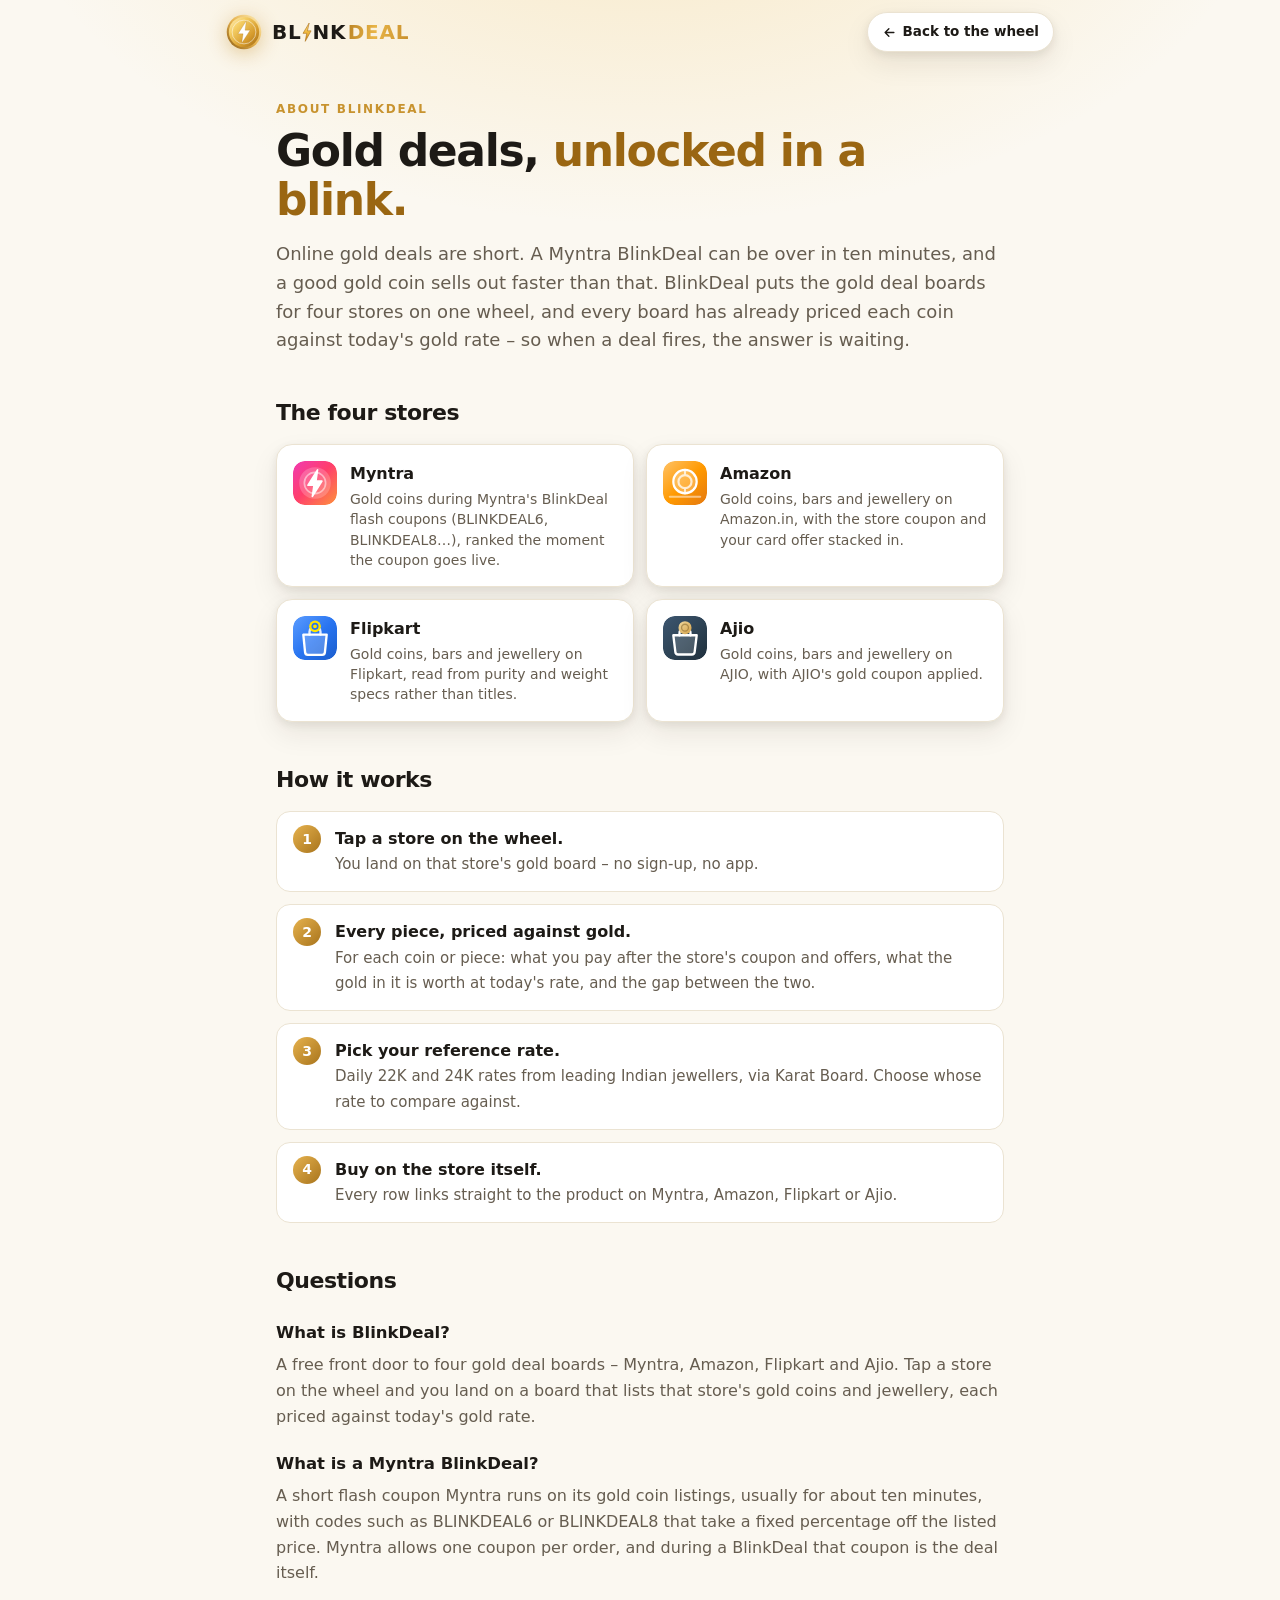
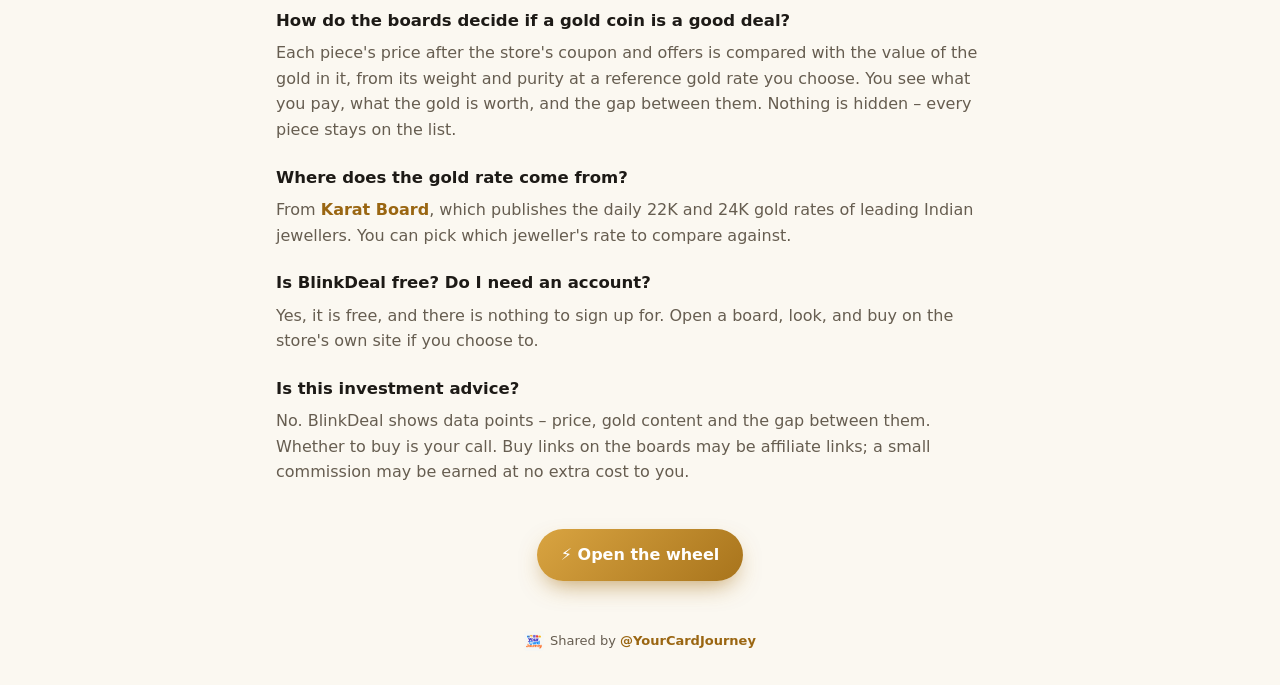
==== about/index.html @ e1d33445 "Add About page, search markup, sitemap and Analytics hook Co-Authored-By: Claude Opus 5.5 <noreply@a" ====
<!doctype html>
<html lang="en">
<head>
<meta charset="utf-8">
<meta name="viewport" content="width=device-width, initial-scale=1, viewport-fit=cover">
<title>About BlinkDeal – gold coin deals on Myntra, Amazon, Flipkart &amp; Ajio</title>
<meta name="description" content="BlinkDeal puts the gold coin and jewellery deals of Myntra, Amazon, Flipkart and Ajio on one wheel. Each board prices every piece against today's gold rate, so you can see which ones cost less than the gold in them.">
<link rel="canonical" href="https://blinkdeal.live/about/">
<meta name="theme-color" content="#fbf8f1" media="(prefers-color-scheme: light)">
<meta name="theme-color" content="#0e0c09" media="(prefers-color-scheme: dark)">
<meta property="og:type" content="website">
<meta property="og:site_name" content="BlinkDeal">
<meta property="og:locale" content="en_IN">
<meta property="og:url" content="https://blinkdeal.live/about/">
<meta property="og:title" content="About BlinkDeal ⚡ gold deals, unlocked in a blink">
<meta property="og:description" content="How BlinkDeal works – Myntra, Amazon, Flipkart and Ajio gold coin deals, priced against today's gold rate.">
<meta property="og:image" content="https://blinkdeal.live/og-image.jpg">
<meta property="og:image:width" content="1200">
<meta property="og:image:height" content="630">
<meta name="twitter:card" content="summary_large_image">
<meta name="twitter:image" content="https://blinkdeal.live/og-image.jpg">
<link rel="icon" href="../favicon.svg" type="image/svg+xml">
<link rel="apple-touch-icon" href="../apple-touch-icon.png">
<link rel="preconnect" href="https://rsms.me/">
<link rel="stylesheet" href="https://rsms.me/inter/inter.css">

<script type="application/ld+json">
{
  "@context": "https://schema.org",
  "@graph": [
    {
      "@type": "FAQPage",
      "@id": "https://blinkdeal.live/about/#faq",
      "url": "https://blinkdeal.live/about/",
      "mainEntity": [
        { "@type": "Question", "name": "What is BlinkDeal?",
          "acceptedAnswer": { "@type": "Answer", "text": "BlinkDeal is a free front door to four gold deal boards – Myntra, Amazon, Flipkart and Ajio. Tap a store on the wheel and you land on a board that lists that store's gold coins and jewellery, each priced against today's gold rate." } },
        { "@type": "Question", "name": "What is a Myntra BlinkDeal?",
          "acceptedAnswer": { "@type": "Answer", "text": "A short flash coupon Myntra runs on its gold coin listings, usually for about ten minutes, with codes such as BLINKDEAL6 or BLINKDEAL8 that take a fixed percentage off the listed price. Myntra allows one coupon per order, and during a BlinkDeal that coupon is the deal itself." } },
        { "@type": "Question", "name": "How do the boards decide if a gold coin is a good deal?",
          "acceptedAnswer": { "@type": "Answer", "text": "Each piece's price after the store's coupon and offers is compared with the value of the gold in it, from its weight and purity at a reference gold rate you choose. You see what you pay, what the gold is worth, and the gap between them. Nothing is hidden – every piece stays on the list." } },
        { "@type": "Question", "name": "Where does the gold rate come from?",
          "acceptedAnswer": { "@type": "Answer", "text": "From Karat Board, which publishes the daily 22K and 24K gold rates of leading Indian jewellers. You can pick which jeweller's rate to compare against." } },
        { "@type": "Question", "name": "Is BlinkDeal free? Do I need an account?",
          "acceptedAnswer": { "@type": "Answer", "text": "Yes, it is free, and there is nothing to sign up for. Open a board, look, and buy on the store's own site if you choose to." } },
        { "@type": "Question", "name": "Is this investment advice?",
          "acceptedAnswer": { "@type": "Answer", "text": "No. BlinkDeal shows data points – price, gold content and the gap between them. Whether to buy is your call. Buy links on the boards may be affiliate links; a small commission may be earned at no extra cost to you." } }
      ]
    },
    {
      "@type": "BreadcrumbList",
      "itemListElement": [
        { "@type": "ListItem", "position": 1, "name": "BlinkDeal", "item": "https://blinkdeal.live/" },
        { "@type": "ListItem", "position": 2, "name": "About", "item": "https://blinkdeal.live/about/" }
      ]
    }
  ]
}
</script>
<script>
  (function () {
    var m = matchMedia("(prefers-color-scheme: dark)"), d = document.documentElement;
    function set() { d.setAttribute("data-theme", m.matches ? "dark" : "light"); }
    set();
    if (m.addEventListener) m.addEventListener("change", set);
  })();
</script>
<style>
  :root {
    --bg: #fbf8f1; --card: #ffffff; --ink: #1d1a16; --muted: #665d50; --line: #ebe3d2;
    --gold: #9a6612; --gold-soft: #c8932f; --glow: rgba(240,196,98,.3);
    --shadow: 0 3px 8px rgba(40,30,10,.08), 0 12px 28px rgba(40,30,10,.08);
  }
  html[data-theme="dark"] {
    --bg: #0e0c09; --card: #1a1712; --ink: #f4eee3; --muted: #aca290; --line: #312b21;
    --gold: #e8b95a; --gold-soft: #c8932f; --glow: rgba(232,185,90,.14);
    --shadow: 0 4px 16px rgba(0,0,0,.5);
    color-scheme: dark;
  }
  * { box-sizing: border-box; }
  html, body { margin: 0; }
  body {
    font-family: Inter, "Segoe UI", Roboto, system-ui, sans-serif;
    font-feature-settings: "cv11", "ss01";
    color: var(--ink); line-height: 1.6; -webkit-font-smoothing: antialiased;
    background: radial-gradient(900px 520px at 50% -140px, var(--glow), transparent 70%) no-repeat, var(--bg);
  }
  a { color: var(--gold); font-weight: 650; text-decoration: none; }
  a:hover { text-decoration: underline; }

  .topbar { max-width: 860px; margin: 0 auto; height: 64px; padding: 0 16px;
            display: flex; align-items: center; justify-content: space-between; }
  .brand { display: inline-flex; align-items: center; gap: 10px; color: var(--ink); text-decoration: none !important; }
  .brand svg.coin { width: 36px; height: 36px; filter: drop-shadow(0 4px 10px rgba(200,147,47,.45)); }
  .wm { display: inline-flex; align-items: center; font-size: 20px; font-weight: 900; letter-spacing: .035em; }
  .wm .bolt { width: .5em; height: 1.02em; margin: 0 .03em; }
  .wm .deal { margin-left: .08em; background: linear-gradient(100deg, #b98224, #e9b547 45%, #c68d2a);
              -webkit-background-clip: text; background-clip: text; color: transparent; }
  .home { display: inline-flex; align-items: center; gap: 6px; padding: 8px 14px; border-radius: 999px;
          font-size: 13.5px; font-weight: 700; color: var(--ink); background: var(--card);
          border: 1px solid var(--line); box-shadow: var(--shadow); text-decoration: none !important; }
  .home svg { width: 15px; height: 15px; }

  main { max-width: 760px; margin: 0 auto; padding: 18px 16px 40px; }
  .eyebrow { font-size: 12px; font-weight: 800; letter-spacing: .14em; text-transform: uppercase; color: var(--gold-soft); margin: 18px 0 8px; }
  h1 { font-size: clamp(30px, 6vw, 44px); line-height: 1.1; letter-spacing: -.03em; margin: 0 0 16px; font-weight: 850; }
  h1 em { font-style: normal; color: var(--gold); }
  .lede { font-size: 18px; color: var(--muted); margin: 0 0 30px; }
  h2 { font-size: 22px; letter-spacing: -.02em; margin: 40px 0 14px; }

  .stores { display: grid; grid-template-columns: repeat(2, minmax(0, 1fr)); gap: 12px; }
  .store { display: flex; gap: 13px; align-items: flex-start; padding: 16px; border-radius: 16px;
           background: var(--card); border: 1px solid var(--line); box-shadow: var(--shadow);
           color: var(--ink); text-decoration: none !important; transition: transform .2s; }
  .store:hover { transform: translateY(-2px); }
  .store img { width: 44px; height: 44px; border-radius: 12px; flex: none; }
  .store b { display: block; font-size: 16px; }
  .store span { display: block; font-size: 14px; color: var(--muted); font-weight: 500; line-height: 1.45; margin-top: 2px; }

  ol.steps { counter-reset: s; list-style: none; padding: 0; margin: 0; display: grid; gap: 12px; }
  ol.steps li { counter-increment: s; position: relative; padding: 14px 16px 14px 58px; border-radius: 14px;
                background: var(--card); border: 1px solid var(--line); }
  ol.steps li::before { content: counter(s); position: absolute; left: 16px; top: 13px;
                        width: 28px; height: 28px; border-radius: 50%; display: grid; place-items: center;
                        font-weight: 800; font-size: 14px; color: #fff;
                        background: linear-gradient(135deg, #e6b24e, #a8741c); }
  ol.steps b { display: block; }
  ol.steps span { color: var(--muted); font-size: 15px; }

  dl { margin: 0; }
  dt { font-weight: 750; font-size: 16.5px; margin-top: 22px; }
  dd { margin: 6px 0 0; color: var(--muted); }

  .cta { margin: 44px 0 0; text-align: center; }
  .cta a { display: inline-flex; align-items: center; gap: 8px; padding: 13px 24px; border-radius: 999px;
           font-size: 16px; font-weight: 800; color: #fff; text-decoration: none;
           background: linear-gradient(135deg, #d9a441, #a8741c); box-shadow: 0 10px 24px -8px rgba(168,116,28,.7); }
  footer { text-align: center; padding: 10px 16px 34px; font-size: 13px; color: var(--muted); }
  footer img { height: 20px; vertical-align: middle; border-radius: 4px; margin-right: 6px; }
  @media (max-width: 560px) { .stores { grid-template-columns: 1fr; } }
</style>
</head>
<body>

<svg width="0" height="0" style="position:absolute" aria-hidden="true">
  <defs>
    <linearGradient id="cf" x1="0" y1="0" x2="1" y2="1"><stop offset="0" stop-color="#fff2c4"/><stop offset=".3" stop-color="#f4cd63"/><stop offset=".68" stop-color="#d59a2c"/><stop offset="1" stop-color="#9c6715"/></linearGradient>
    <linearGradient id="cr" x1="0" y1="1" x2="1" y2="0"><stop offset="0" stop-color="#8a5a12"/><stop offset=".5" stop-color="#e6b24e"/><stop offset="1" stop-color="#fff0bd"/></linearGradient>
    <linearGradient id="bg" x1="0" y1="0" x2="0" y2="1"><stop offset="0" stop-color="#ffe7a0"/><stop offset=".5" stop-color="#f0b93e"/><stop offset="1" stop-color="#c47f16"/></linearGradient>
  </defs>
</svg>

<header class="topbar">
  <a class="brand" href="../" aria-label="BlinkDeal home">
    <svg class="coin" viewBox="0 0 100 100" aria-hidden="true">
      <circle cx="50" cy="50" r="48" fill="url(#cr)"/><circle cx="50" cy="50" r="42" fill="url(#cf)"/>
      <circle cx="50" cy="50" r="33" fill="none" stroke="#fff" stroke-opacity=".65" stroke-width="2.2"/>
      <path d="M56.5 19 33.5 55h14l-4 26L67 45H53l3.5-26z" fill="#fff" stroke="#a36c16" stroke-opacity=".4" stroke-width="1.6" stroke-linejoin="round"/>
    </svg>
    <span class="wm" aria-hidden="true">BL<svg class="bolt" viewBox="0 0 12 24"><path d="M8.6 1 1.2 13.4h4.4L3.9 23l7-12.6H6.5L8.6 1z" fill="url(#bg)" stroke="#a86a10" stroke-width=".7" stroke-linejoin="round"/></svg>NK<span class="deal">DEAL</span></span>
  </a>
  <a class="home" href="../">
    <svg viewBox="0 0 24 24" fill="none" stroke="currentColor" stroke-width="2.2" stroke-linecap="round" stroke-linejoin="round"><path d="M19 12H5M11 18l-6-6 6-6"/></svg>
    Back to the wheel
  </a>
</header>

<main>
  <p class="eyebrow">About BlinkDeal</p>
  <h1>Gold deals, <em>unlocked in a blink.</em></h1>
  <p class="lede">Online gold deals are short. A Myntra BlinkDeal can be over in ten minutes, and a
    good gold coin sells out faster than that. BlinkDeal puts the gold deal boards for four stores on
    one wheel, and every board has already priced each coin against today's gold rate – so when a deal
    fires, the answer is waiting.</p>

  <h2>The four stores</h2>
  <div class="stores">
    <a class="store" href="https://blinkdeal.yourcardjourney.store">
      <img src="../marks/myntra.svg" alt="">
      <div><b>Myntra</b><span>Gold coins during Myntra's BlinkDeal flash coupons (BLINKDEAL6, BLINKDEAL8…), ranked the moment the coupon goes live.</span></div>
    </a>
    <a class="store" href="https://amazongold.yourcardjourney.store">
      <img src="../marks/amazon.svg" alt="">
      <div><b>Amazon</b><span>Gold coins, bars and jewellery on Amazon.in, with the store coupon and your card offer stacked in.</span></div>
    </a>
    <a class="store" href="https://flipkartgold.yourcardjourney.store">
      <img src="../marks/flipkart.svg" alt="">
      <div><b>Flipkart</b><span>Gold coins, bars and jewellery on Flipkart, read from purity and weight specs rather than titles.</span></div>
    </a>
    <a class="store" href="https://ajiogold.yourcardjourney.store">
      <img src="../marks/ajio.svg" alt="">
      <div><b>Ajio</b><span>Gold coins, bars and jewellery on AJIO, with AJIO's gold coupon applied.</span></div>
    </a>
  </div>

  <h2>How it works</h2>
  <ol class="steps">
    <li><b>Tap a store on the wheel.</b><span>You land on that store's gold board – no sign-up, no app.</span></li>
    <li><b>Every piece, priced against gold.</b><span>For each coin or piece: what you pay after the store's coupon and offers, what the gold in it is worth at today's rate, and the gap between the two.</span></li>
    <li><b>Pick your reference rate.</b><span>Daily 22K and 24K rates from leading Indian jewellers, via Karat Board. Choose whose rate to compare against.</span></li>
    <li><b>Buy on the store itself.</b><span>Every row links straight to the product on Myntra, Amazon, Flipkart or Ajio.</span></li>
  </ol>

  <h2>Questions</h2>
  <dl>
    <dt>What is BlinkDeal?</dt>
    <dd>A free front door to four gold deal boards – Myntra, Amazon, Flipkart and Ajio. Tap a store on
      the wheel and you land on a board that lists that store's gold coins and jewellery, each priced
      against today's gold rate.</dd>

    <dt>What is a Myntra BlinkDeal?</dt>
    <dd>A short flash coupon Myntra runs on its gold coin listings, usually for about ten minutes, with
      codes such as BLINKDEAL6 or BLINKDEAL8 that take a fixed percentage off the listed price. Myntra
      allows one coupon per order, and during a BlinkDeal that coupon is the deal itself.</dd>

    <dt>How do the boards decide if a gold coin is a good deal?</dt>
    <dd>Each piece's price after the store's coupon and offers is compared with the value of the gold in
      it, from its weight and purity at a reference gold rate you choose. You see what you pay, what the
      gold is worth, and the gap between them. Nothing is hidden – every piece stays on the list.</dd>

    <dt>Where does the gold rate come from?</dt>
    <dd>From <a href="https://karatboard.yourcardjourney.store">Karat Board</a>, which publishes the
      daily 22K and 24K gold rates of leading Indian jewellers. You can pick which jeweller's rate to
      compare against.</dd>

    <dt>Is BlinkDeal free? Do I need an account?</dt>
    <dd>Yes, it is free, and there is nothing to sign up for. Open a board, look, and buy on the store's
      own site if you choose to.</dd>

    <dt>Is this investment advice?</dt>
    <dd>No. BlinkDeal shows data points – price, gold content and the gap between them. Whether to buy
      is your call. Buy links on the boards may be affiliate links; a small commission may be earned at
      no extra cost to you.</dd>
  </dl>

  <p class="cta"><a href="../">⚡ Open the wheel</a></p>
</main>

<footer>
  <img src="../yourcardjourney.png" alt="">Shared by <a href="https://yourcardjourney.store">@YourCardJourney</a>
</footer>

<script src="../analytics.js"></script>
</body>
</html>
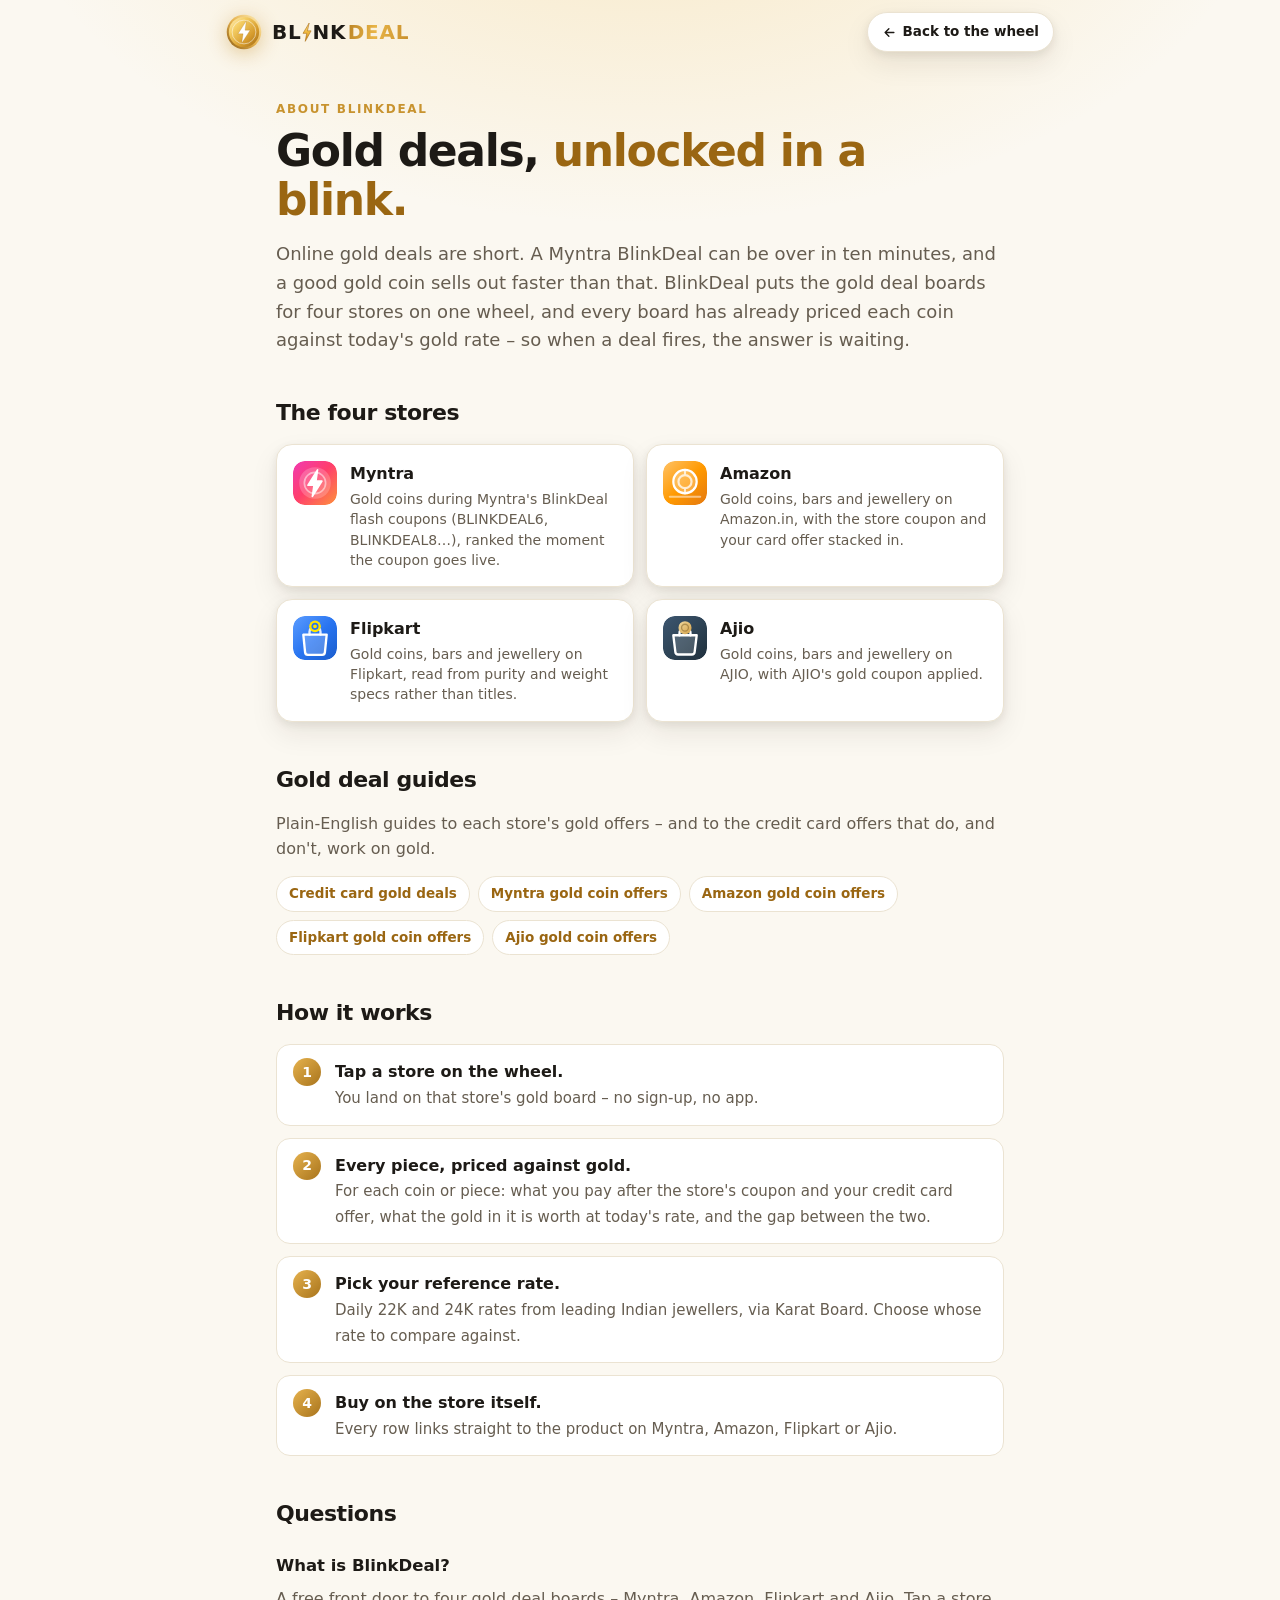
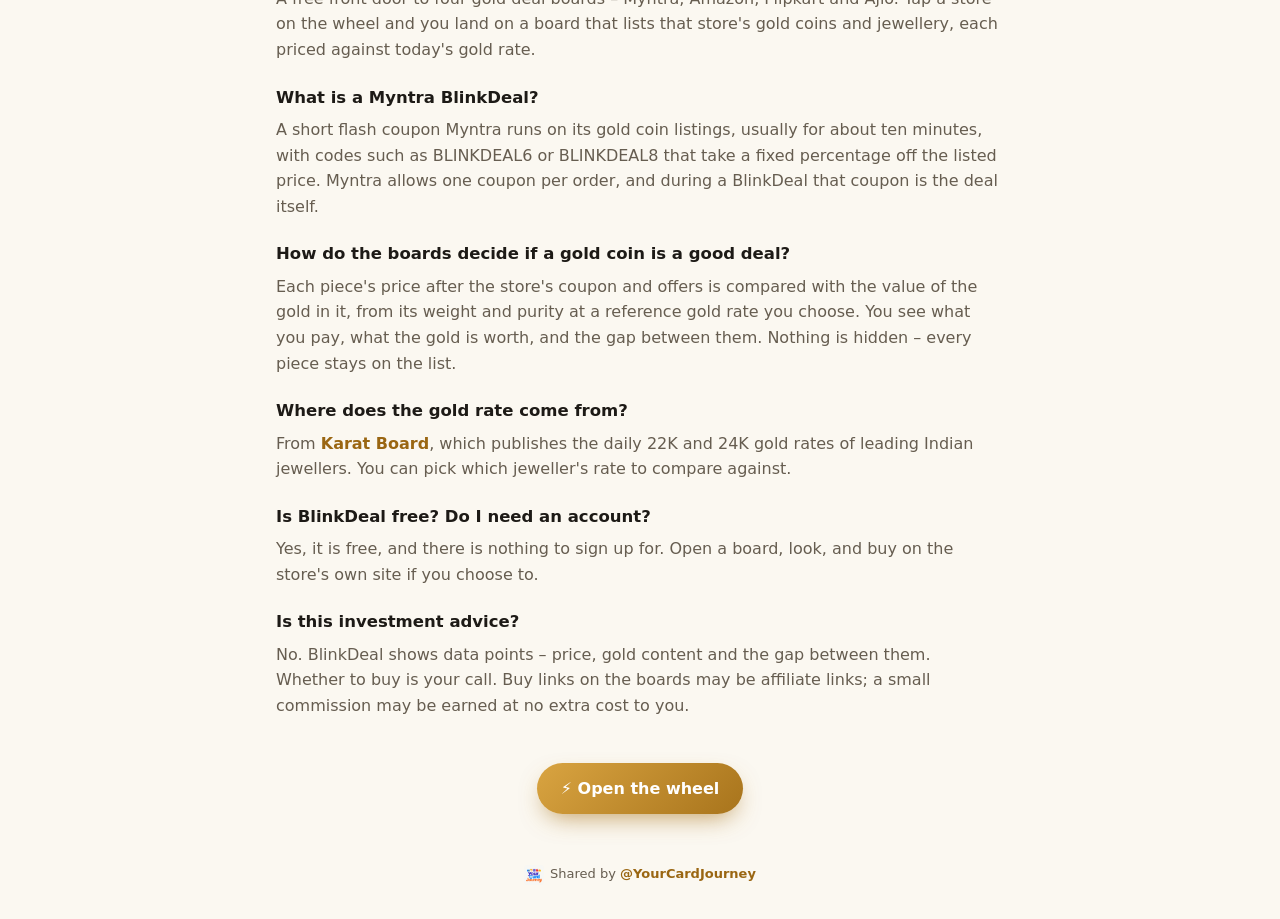
==== commit 83197c6d: "Add store and credit card gold deal guides for search Co-Authored-By: Claude Opus 5.5 <noreply@anthr" ====
--- a/about/index.html
+++ b/about/index.html
@@ -4,7 +4,7 @@
 <meta charset="utf-8">
 <meta name="viewport" content="width=device-width, initial-scale=1, viewport-fit=cover">
 <title>About BlinkDeal – gold coin deals on Myntra, Amazon, Flipkart &amp; Ajio</title>
-<meta name="description" content="BlinkDeal puts the gold coin and jewellery deals of Myntra, Amazon, Flipkart and Ajio on one wheel. Each board prices every piece against today's gold rate, so you can see which ones cost less than the gold in them.">
+<meta name="description" content="BlinkDeal puts the gold coin and jewellery deals of Myntra, Amazon, Flipkart and Ajio – with their coupons and credit card offers – on one wheel. Each board prices every piece against today's gold rate, so you can see which ones cost less than the gold in them.">
 <link rel="canonical" href="https://blinkdeal.live/about/">
 <meta name="theme-color" content="#fbf8f1" media="(prefers-color-scheme: light)">
 <meta name="theme-color" content="#0e0c09" media="(prefers-color-scheme: dark)">
@@ -65,80 +65,7 @@
     if (m.addEventListener) m.addEventListener("change", set);
   })();
 </script>
-<style>
-  :root {
-    --bg: #fbf8f1; --card: #ffffff; --ink: #1d1a16; --muted: #665d50; --line: #ebe3d2;
-    --gold: #9a6612; --gold-soft: #c8932f; --glow: rgba(240,196,98,.3);
-    --shadow: 0 3px 8px rgba(40,30,10,.08), 0 12px 28px rgba(40,30,10,.08);
-  }
-  html[data-theme="dark"] {
-    --bg: #0e0c09; --card: #1a1712; --ink: #f4eee3; --muted: #aca290; --line: #312b21;
-    --gold: #e8b95a; --gold-soft: #c8932f; --glow: rgba(232,185,90,.14);
-    --shadow: 0 4px 16px rgba(0,0,0,.5);
-    color-scheme: dark;
-  }
-  * { box-sizing: border-box; }
-  html, body { margin: 0; }
-  body {
-    font-family: Inter, "Segoe UI", Roboto, system-ui, sans-serif;
-    font-feature-settings: "cv11", "ss01";
-    color: var(--ink); line-height: 1.6; -webkit-font-smoothing: antialiased;
-    background: radial-gradient(900px 520px at 50% -140px, var(--glow), transparent 70%) no-repeat, var(--bg);
-  }
-  a { color: var(--gold); font-weight: 650; text-decoration: none; }
-  a:hover { text-decoration: underline; }
-
-  .topbar { max-width: 860px; margin: 0 auto; height: 64px; padding: 0 16px;
-            display: flex; align-items: center; justify-content: space-between; }
-  .brand { display: inline-flex; align-items: center; gap: 10px; color: var(--ink); text-decoration: none !important; }
-  .brand svg.coin { width: 36px; height: 36px; filter: drop-shadow(0 4px 10px rgba(200,147,47,.45)); }
-  .wm { display: inline-flex; align-items: center; font-size: 20px; font-weight: 900; letter-spacing: .035em; }
-  .wm .bolt { width: .5em; height: 1.02em; margin: 0 .03em; }
-  .wm .deal { margin-left: .08em; background: linear-gradient(100deg, #b98224, #e9b547 45%, #c68d2a);
-              -webkit-background-clip: text; background-clip: text; color: transparent; }
-  .home { display: inline-flex; align-items: center; gap: 6px; padding: 8px 14px; border-radius: 999px;
-          font-size: 13.5px; font-weight: 700; color: var(--ink); background: var(--card);
-          border: 1px solid var(--line); box-shadow: var(--shadow); text-decoration: none !important; }
-  .home svg { width: 15px; height: 15px; }
-
-  main { max-width: 760px; margin: 0 auto; padding: 18px 16px 40px; }
-  .eyebrow { font-size: 12px; font-weight: 800; letter-spacing: .14em; text-transform: uppercase; color: var(--gold-soft); margin: 18px 0 8px; }
-  h1 { font-size: clamp(30px, 6vw, 44px); line-height: 1.1; letter-spacing: -.03em; margin: 0 0 16px; font-weight: 850; }
-  h1 em { font-style: normal; color: var(--gold); }
-  .lede { font-size: 18px; color: var(--muted); margin: 0 0 30px; }
-  h2 { font-size: 22px; letter-spacing: -.02em; margin: 40px 0 14px; }
-
-  .stores { display: grid; grid-template-columns: repeat(2, minmax(0, 1fr)); gap: 12px; }
-  .store { display: flex; gap: 13px; align-items: flex-start; padding: 16px; border-radius: 16px;
-           background: var(--card); border: 1px solid var(--line); box-shadow: var(--shadow);
-           color: var(--ink); text-decoration: none !important; transition: transform .2s; }
-  .store:hover { transform: translateY(-2px); }
-  .store img { width: 44px; height: 44px; border-radius: 12px; flex: none; }
-  .store b { display: block; font-size: 16px; }
-  .store span { display: block; font-size: 14px; color: var(--muted); font-weight: 500; line-height: 1.45; margin-top: 2px; }
-
-  ol.steps { counter-reset: s; list-style: none; padding: 0; margin: 0; display: grid; gap: 12px; }
-  ol.steps li { counter-increment: s; position: relative; padding: 14px 16px 14px 58px; border-radius: 14px;
-                background: var(--card); border: 1px solid var(--line); }
-  ol.steps li::before { content: counter(s); position: absolute; left: 16px; top: 13px;
-                        width: 28px; height: 28px; border-radius: 50%; display: grid; place-items: center;
-                        font-weight: 800; font-size: 14px; color: #fff;
-                        background: linear-gradient(135deg, #e6b24e, #a8741c); }
-  ol.steps b { display: block; }
-  ol.steps span { color: var(--muted); font-size: 15px; }
-
-  dl { margin: 0; }
-  dt { font-weight: 750; font-size: 16.5px; margin-top: 22px; }
-  dd { margin: 6px 0 0; color: var(--muted); }
-
-  .cta { margin: 44px 0 0; text-align: center; }
-  .cta a { display: inline-flex; align-items: center; gap: 8px; padding: 13px 24px; border-radius: 999px;
-           font-size: 16px; font-weight: 800; color: #fff; text-decoration: none;
-           background: linear-gradient(135deg, #d9a441, #a8741c); box-shadow: 0 10px 24px -8px rgba(168,116,28,.7); }
-  footer { text-align: center; padding: 10px 16px 34px; font-size: 13px; color: var(--muted); }
-  footer img { height: 20px; vertical-align: middle; border-radius: 4px; margin-right: 6px; }
-  @media (max-width: 560px) { .stores { grid-template-columns: 1fr; } }
-</style>
+<link rel="stylesheet" href="../page.css">
 </head>
 <body>
 
@@ -193,10 +120,20 @@
     </a>
   </div>
 
+  <h2>Gold deal guides</h2>
+  <p style="margin:0;color:var(--muted)">Plain-English guides to each store's gold offers – and to the credit card offers that do, and don't, work on gold.</p>
+  <div class="guides">
+    <a href="../credit-card-gold-deals/">Credit card gold deals</a>
+    <a href="../myntra-gold-coin-offers/">Myntra gold coin offers</a>
+    <a href="../amazon-gold-coin-offers/">Amazon gold coin offers</a>
+    <a href="../flipkart-gold-coin-offers/">Flipkart gold coin offers</a>
+    <a href="../ajio-gold-coin-offers/">Ajio gold coin offers</a>
+  </div>
+
   <h2>How it works</h2>
   <ol class="steps">
     <li><b>Tap a store on the wheel.</b><span>You land on that store's gold board – no sign-up, no app.</span></li>
-    <li><b>Every piece, priced against gold.</b><span>For each coin or piece: what you pay after the store's coupon and offers, what the gold in it is worth at today's rate, and the gap between the two.</span></li>
+    <li><b>Every piece, priced against gold.</b><span>For each coin or piece: what you pay after the store's coupon and your credit card offer, what the gold in it is worth at today's rate, and the gap between the two.</span></li>
     <li><b>Pick your reference rate.</b><span>Daily 22K and 24K rates from leading Indian jewellers, via Karat Board. Choose whose rate to compare against.</span></li>
     <li><b>Buy on the store itself.</b><span>Every row links straight to the product on Myntra, Amazon, Flipkart or Ajio.</span></li>
   </ol>
--- a/page.css
+++ b/page.css
@@ -0,0 +1,85 @@
+/* Shared styles for the text pages (About and the store guides). */
+:root {
+    --bg: #fbf8f1; --card: #ffffff; --ink: #1d1a16; --muted: #665d50; --line: #ebe3d2;
+    --gold: #9a6612; --gold-soft: #c8932f; --glow: rgba(240,196,98,.3);
+    --shadow: 0 3px 8px rgba(40,30,10,.08), 0 12px 28px rgba(40,30,10,.08);
+  }
+  html[data-theme="dark"] {
+    --bg: #0e0c09; --card: #1a1712; --ink: #f4eee3; --muted: #aca290; --line: #312b21;
+    --gold: #e8b95a; --gold-soft: #c8932f; --glow: rgba(232,185,90,.14);
+    --shadow: 0 4px 16px rgba(0,0,0,.5);
+    color-scheme: dark;
+  }
+  * { box-sizing: border-box; }
+  html, body { margin: 0; }
+  body {
+    font-family: Inter, "Segoe UI", Roboto, system-ui, sans-serif;
+    font-feature-settings: "cv11", "ss01";
+    color: var(--ink); line-height: 1.6; -webkit-font-smoothing: antialiased;
+    background: radial-gradient(900px 520px at 50% -140px, var(--glow), transparent 70%) no-repeat, var(--bg);
+  }
+  a { color: var(--gold); font-weight: 650; text-decoration: none; }
+  a:hover { text-decoration: underline; }
+
+  .topbar { max-width: 860px; margin: 0 auto; height: 64px; padding: 0 16px;
+            display: flex; align-items: center; justify-content: space-between; }
+  .brand { display: inline-flex; align-items: center; gap: 10px; color: var(--ink); text-decoration: none !important; }
+  .brand svg.coin { width: 36px; height: 36px; filter: drop-shadow(0 4px 10px rgba(200,147,47,.45)); }
+  .wm { display: inline-flex; align-items: center; font-size: 20px; font-weight: 900; letter-spacing: .035em; }
+  .wm .bolt { width: .5em; height: 1.02em; margin: 0 .03em; }
+  .wm .deal { margin-left: .08em; background: linear-gradient(100deg, #b98224, #e9b547 45%, #c68d2a);
+              -webkit-background-clip: text; background-clip: text; color: transparent; }
+  .home { display: inline-flex; align-items: center; gap: 6px; padding: 8px 14px; border-radius: 999px;
+          font-size: 13.5px; font-weight: 700; color: var(--ink); background: var(--card);
+          border: 1px solid var(--line); box-shadow: var(--shadow); text-decoration: none !important; }
+  .home svg { width: 15px; height: 15px; }
+
+  main { max-width: 760px; margin: 0 auto; padding: 18px 16px 40px; }
+  .eyebrow { font-size: 12px; font-weight: 800; letter-spacing: .14em; text-transform: uppercase; color: var(--gold-soft); margin: 18px 0 8px; }
+  h1 { font-size: clamp(30px, 6vw, 44px); line-height: 1.1; letter-spacing: -.03em; margin: 0 0 16px; font-weight: 850; }
+  h1 em { font-style: normal; color: var(--gold); }
+  .lede { font-size: 18px; color: var(--muted); margin: 0 0 30px; }
+  h2 { font-size: 22px; letter-spacing: -.02em; margin: 40px 0 14px; }
+
+  .stores { display: grid; grid-template-columns: repeat(2, minmax(0, 1fr)); gap: 12px; }
+  .store { display: flex; gap: 13px; align-items: flex-start; padding: 16px; border-radius: 16px;
+           background: var(--card); border: 1px solid var(--line); box-shadow: var(--shadow);
+           color: var(--ink); text-decoration: none !important; transition: transform .2s; }
+  .store:hover { transform: translateY(-2px); }
+  .store img { width: 44px; height: 44px; border-radius: 12px; flex: none; }
+  .store b { display: block; font-size: 16px; }
+  .store span { display: block; font-size: 14px; color: var(--muted); font-weight: 500; line-height: 1.45; margin-top: 2px; }
+
+  ol.steps { counter-reset: s; list-style: none; padding: 0; margin: 0; display: grid; gap: 12px; }
+  ol.steps li { counter-increment: s; position: relative; padding: 14px 16px 14px 58px; border-radius: 14px;
+                background: var(--card); border: 1px solid var(--line); }
+  ol.steps li::before { content: counter(s); position: absolute; left: 16px; top: 13px;
+                        width: 28px; height: 28px; border-radius: 50%; display: grid; place-items: center;
+                        font-weight: 800; font-size: 14px; color: #fff;
+                        background: linear-gradient(135deg, #e6b24e, #a8741c); }
+  ol.steps b { display: block; }
+  ol.steps span { color: var(--muted); font-size: 15px; }
+
+  dl { margin: 0; }
+  dt { font-weight: 750; font-size: 16.5px; margin-top: 22px; }
+  dd { margin: 6px 0 0; color: var(--muted); }
+
+  .cta { margin: 44px 0 0; text-align: center; }
+  .cta a { display: inline-flex; align-items: center; gap: 8px; padding: 13px 24px; border-radius: 999px;
+           font-size: 16px; font-weight: 800; color: #fff; text-decoration: none;
+           background: linear-gradient(135deg, #d9a441, #a8741c); box-shadow: 0 10px 24px -8px rgba(168,116,28,.7); }
+  footer { text-align: center; padding: 10px 16px 34px; font-size: 13px; color: var(--muted); }
+  footer img { height: 20px; vertical-align: middle; border-radius: 4px; margin-right: 6px; }
+  .guides { display: flex; flex-wrap: wrap; gap: 8px; margin-top: 14px; }
+  .guides a { font-size: 13.5px; padding: 6px 12px; border-radius: 999px; background: var(--card); border: 1px solid var(--line); }
+  .crumbs { font-size: 13px; color: var(--muted); margin: 10px 0 0; }
+  .crumbs a { font-weight: 600; }
+  .note { font-size: 13.5px; color: var(--muted); border-left: 3px solid var(--gold-soft); padding: 4px 0 4px 12px; margin: 22px 0 0; }
+  .store-hero { display: flex; align-items: center; gap: 14px; margin: 16px 0 8px; }
+  .store-hero img { width: 56px; height: 56px; border-radius: 15px; box-shadow: var(--shadow); }
+  ul.ticks { padding-left: 0; list-style: none; display: grid; gap: 8px; margin: 0; }
+  ul.ticks li { position: relative; padding-left: 26px; color: var(--muted); }
+  ul.ticks li::before { content: ""; position: absolute; left: 4px; top: .55em; width: 9px; height: 9px; border-radius: 50%;
+                        background: linear-gradient(135deg, #f0c75e, #a8741c); }
+  ul.ticks b { color: var(--ink); }
+  @media (max-width: 560px) { .stores { grid-template-columns: 1fr; } }
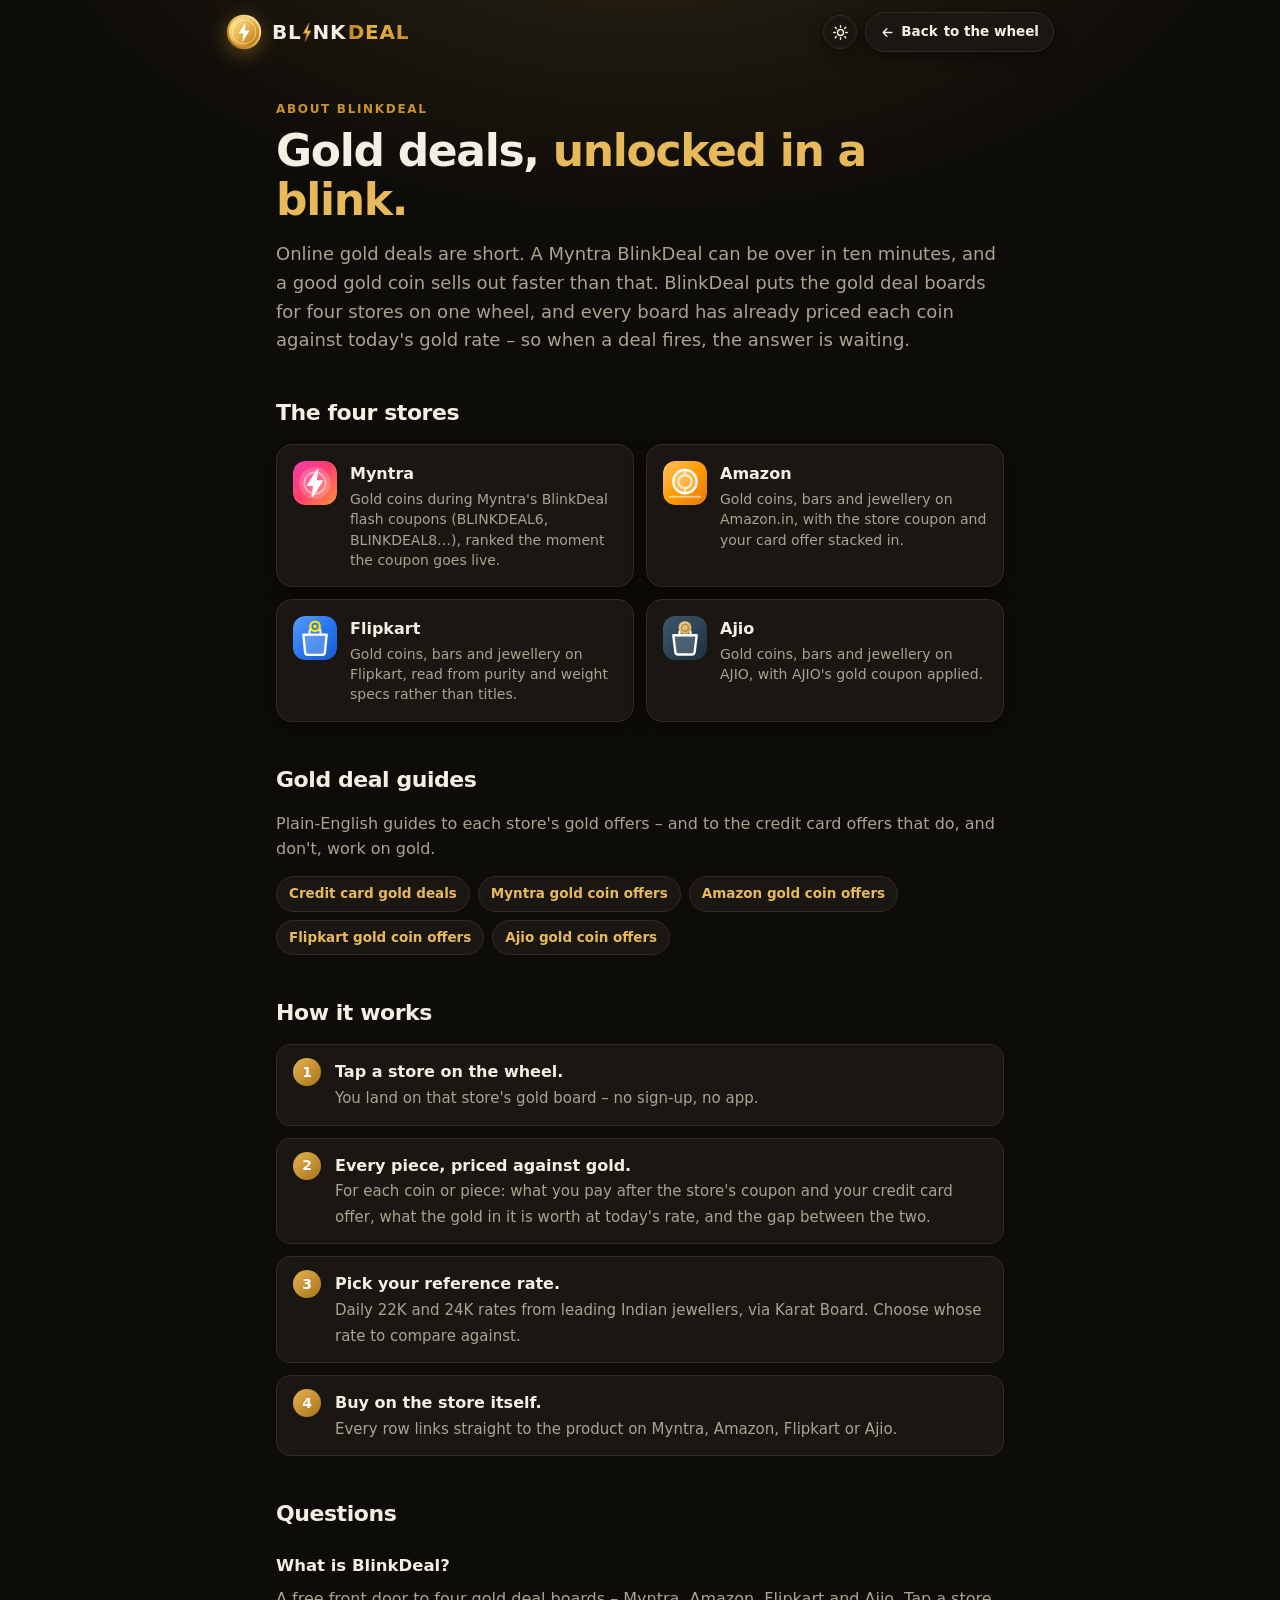
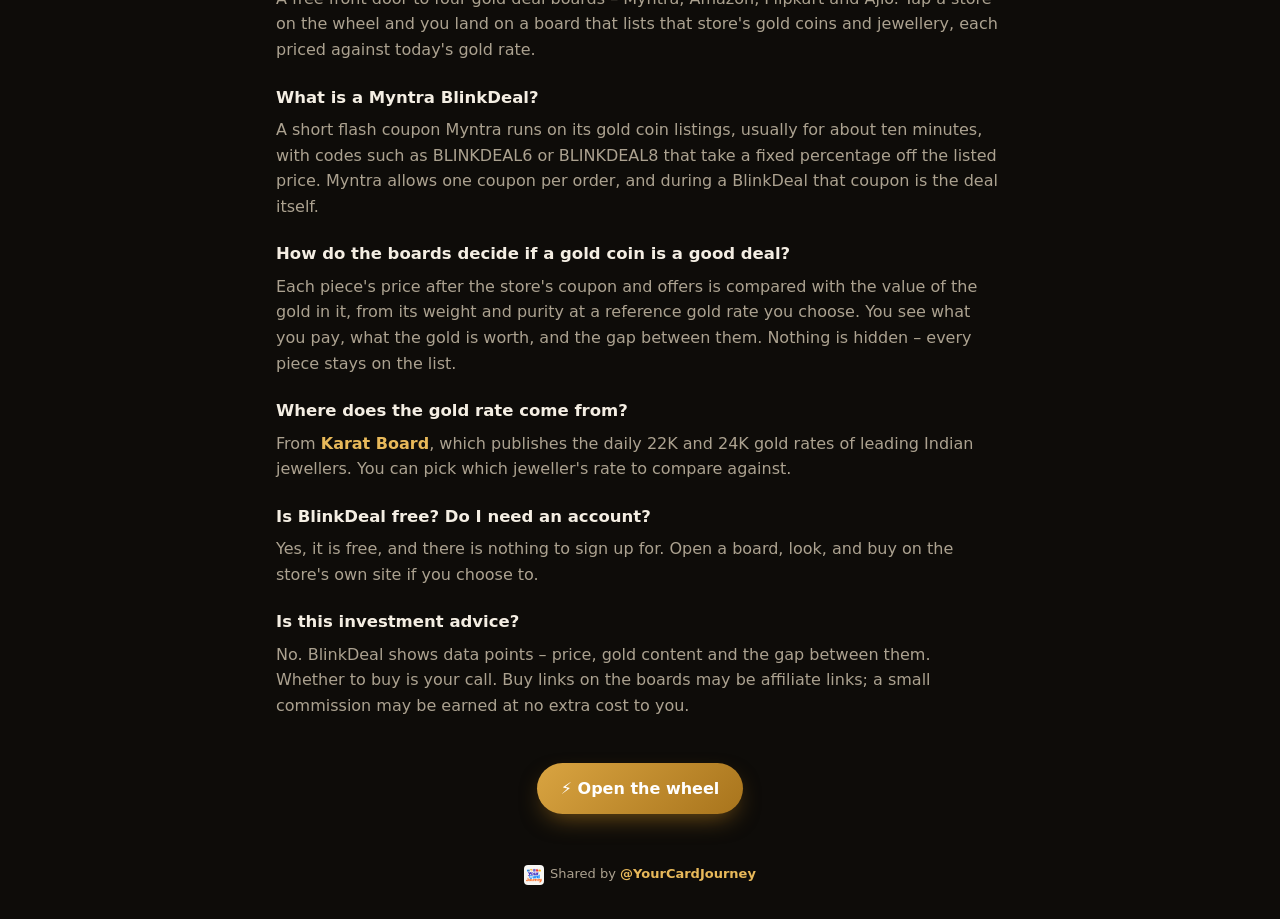
==== commit 83102905: "Dark by default everywhere, with a light/dark toggle that remembers Co-Authored-By: Claude Opus 5.5 " ====
--- a/about/index.html
+++ b/about/index.html
@@ -6,8 +6,7 @@
 <title>About BlinkDeal – gold coin deals on Myntra, Amazon, Flipkart &amp; Ajio</title>
 <meta name="description" content="BlinkDeal puts the gold coin and jewellery deals of Myntra, Amazon, Flipkart and Ajio – with their coupons and credit card offers – on one wheel. Each board prices every piece against today's gold rate, so you can see which ones cost less than the gold in them.">
 <link rel="canonical" href="https://blinkdeal.live/about/">
-<meta name="theme-color" content="#fbf8f1" media="(prefers-color-scheme: light)">
-<meta name="theme-color" content="#0e0c09" media="(prefers-color-scheme: dark)">
+<meta name="theme-color" content="#0e0c09">
 <meta property="og:type" content="website">
 <meta property="og:site_name" content="BlinkDeal">
 <meta property="og:locale" content="en_IN">
@@ -58,11 +57,11 @@
 }
 </script>
 <script>
+  // Dark by default for everyone; a visitor who picked light keeps light.
   (function () {
-    var m = matchMedia("(prefers-color-scheme: dark)"), d = document.documentElement;
-    function set() { d.setAttribute("data-theme", m.matches ? "dark" : "light"); }
-    set();
-    if (m.addEventListener) m.addEventListener("change", set);
+    var t = "dark";
+    try { if (localStorage.getItem("bdlive.theme") === "light") t = "light"; } catch (e) {}
+    document.documentElement.setAttribute("data-theme", t);
   })();
 </script>
 <link rel="stylesheet" href="../page.css">
@@ -86,10 +85,16 @@
     </svg>
     <span class="wm" aria-hidden="true">BL<svg class="bolt" viewBox="0 0 12 24"><path d="M8.6 1 1.2 13.4h4.4L3.9 23l7-12.6H6.5L8.6 1z" fill="url(#bg)" stroke="#a86a10" stroke-width=".7" stroke-linejoin="round"/></svg>NK<span class="deal">DEAL</span></span>
   </a>
+  <span class="top-right">
+  <button class="theme-btn" id="themeBtn" type="button" aria-label="Switch to light">
+    <svg class="sun" viewBox="0 0 24 24" fill="none" stroke="currentColor" stroke-width="2" stroke-linecap="round"><circle cx="12" cy="12" r="4.2"/><path d="M12 2.5v2.2M12 19.3v2.2M4.6 4.6l1.6 1.6M17.8 17.8l1.6 1.6M2.5 12h2.2M19.3 12h2.2M4.6 19.4l1.6-1.6M17.8 6.2l1.6-1.6"/></svg>
+    <svg class="moon" viewBox="0 0 24 24" fill="none" stroke="currentColor" stroke-width="2" stroke-linejoin="round"><path d="M20 14.5A8.5 8.5 0 1 1 9.5 4a6.8 6.8 0 0 0 10.5 10.5z"/></svg>
+  </button>
   <a class="home" href="../">
     <svg viewBox="0 0 24 24" fill="none" stroke="currentColor" stroke-width="2.2" stroke-linecap="round" stroke-linejoin="round"><path d="M19 12H5M11 18l-6-6 6-6"/></svg>
-    Back to the wheel
+    Back<span class="long"> to the wheel</span>
   </a>
+  </span>
 </header>
 
 <main>
@@ -177,6 +182,7 @@
   <img src="../yourcardjourney.png" alt="">Shared by <a href="https://yourcardjourney.store">@YourCardJourney</a>
 </footer>
 
+<script src="../theme.js"></script>
 <script src="../analytics.js"></script>
 </body>
 </html>
--- a/page.css
+++ b/page.css
@@ -83,3 +83,22 @@
                         background: linear-gradient(135deg, #f0c75e, #a8741c); }
   ul.ticks b { color: var(--ink); }
   @media (max-width: 560px) { .stores { grid-template-columns: 1fr; } }
+
+.top-right { display: flex; align-items: center; gap: 8px; }
+/* Light / dark switch. Dark is the default; the icon shows where a tap goes. */
+.theme-btn {
+  width: 34px; height: 34px; flex: none; border-radius: 50%;
+  display: grid; place-items: center; cursor: pointer; padding: 0;
+  color: var(--ink); background: var(--card);
+  border: 1px solid var(--line); box-shadow: var(--shadow);
+  transition: transform .2s, box-shadow .2s;
+}
+.theme-btn:hover { transform: translateY(-1px) rotate(-12deg); }
+.theme-btn svg { width: 17px; height: 17px; }
+html[data-theme="dark"] .theme-btn .moon,
+html:not([data-theme="dark"]) .theme-btn .sun { display: none; }
+@media (max-width: 400px) {
+  .home { padding: 8px 11px; font-size: 12.5px; }
+  .home .long { display: none; }
+  .wm { font-size: 18px; }
+}
